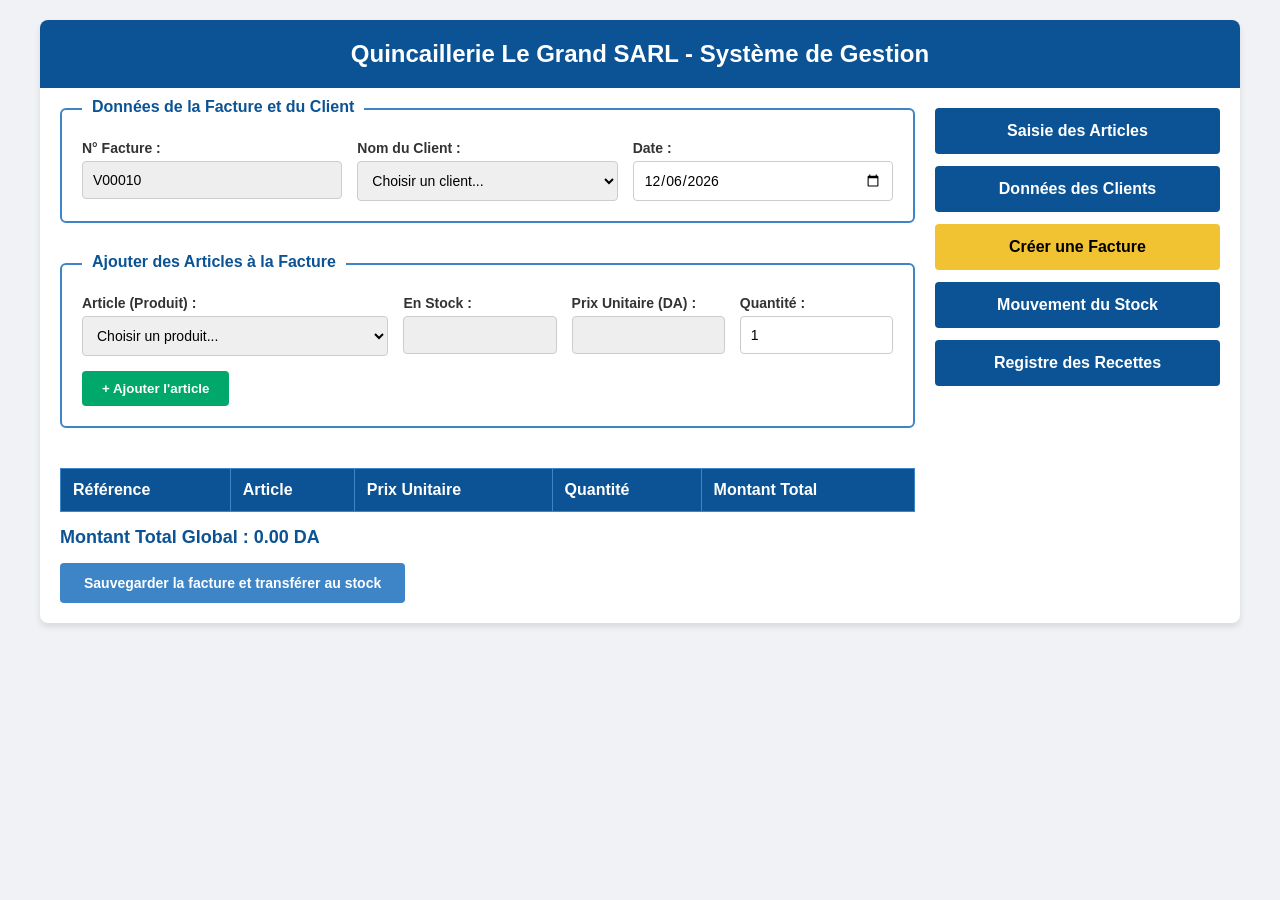
==== index.html @ 3fdaa04e "Add files via upload" ====
<!DOCTYPE html>
<html lang="fr">
<head>
    <meta charset="UTF-8">
    <meta name="viewport" content="width=device-width, initial-scale=1.0">
    <title>Créer une Facture</title>
    <link rel="stylesheet" href="style.css">
</head>
<body>
<div class="container">
    <div class="header">Quincaillerie Le Grand SARL - Système de Gestion</div>
    <div class="main-layout">
        <div class="invoice-section">
            <div class="form-block">
                <span class="block-title">Données de la Facture et du Client</span>
                <div class="form-row">
                    <div class="form-group">
                        <label>N° Facture :</label>
                        <input type="text" id="invoiceNum" readonly style="background-color: #eee;">
                    </div>
                    <div class="form-group">
                        <label>Nom du Client :</label>
                        <select id="clientSelect">
                            <option value="">Choisir un client...</option>
                        </select>
                    </div>
                    <div class="form-group">
                        <label>Date :</label>
                        <input type="date" id="invoiceDate">
                    </div>
                </div>
            </div>
            <div class="form-block spec-block" style="margin-top: 20px;">
                <span class="block-title">Ajouter des Articles à la Facture</span>
                <div class="form-row">
                    <div class="form-group" style="flex: 2;">
                        <label>Article (Produit) :</label>
                        <select id="productSelect">
                            <option value="">Choisir un produit...</option>
                        </select>
                    </div>
                    <div class="form-group">
                        <label>En Stock :</label>
                        <input type="text" id="stockAvailable" readonly style="background-color: #eee; font-weight: bold; color: red;">
                    </div>
                    <div class="form-group">
                        <label>Prix Unitaire (DA) :</label>
                        <input type="number" id="unitPrice" readonly style="background-color: #eee;">
                    </div>
                    <div class="form-group">
                        <label>Quantité :</label>
                        <input type="number" id="quantity" value="1" min="1">
                    </div>
                </div>
                <button class="btn-add" id="addBtn">+ Ajouter l'article</button>
            </div>
            <div class="table-container" style="margin-top: 20px;">
                <table>
                    <thead>
                        <tr>
                            <th>Référence</th>
                            <th>Article</th>
                            <th>Prix Unitaire</th>
                            <th>Quantité</th>
                            <th>Montant Total</th>
                        </tr>
                    </thead>
                    <tbody id="invoiceItems"></tbody>
                </table>
                <div class="summary-container">
                    <div class="total-display" id="grandTotalDisplay">Montant Total Global : 0.00 DA</div>
                    <button class="btn-save" id="saveBtn">Sauvegarder la facture et transférer au stock</button>
                </div>
            </div>
        </div>
        <div class="sidebar">
            <a href="saisie.html" class="sidebar-btn">Saisie des Articles</a>
            <a href="clients.html" class="sidebar-btn">Données des Clients</a>
            <a href="index.html" class="sidebar-btn active">Créer une Facture</a>
            <a href="stock.html" class="sidebar-btn">Mouvement du Stock</a>
            <a href="recettes.html" class="sidebar-btn">Registre des Recettes</a>
        </div>
    </div>
</div>
<script src="script.js"></script>
</body>
</html>
---- style.css ----
* {
    box-sizing: border-box;
    margin: 0;
    padding: 0;
    font-family: Arial, sans-serif;
}

body {
    background-color: #f0f2f5;
    padding: 20px;
}

.container {
    max-width: 1200px;
    margin: 0 auto;
    background-color: #fff;
    border-radius: 8px;
    box-shadow: 0 4px 6px rgba(0,0,0,0.1);
    overflow: hidden;
}

.header {
    background-color: #0b5394;
    color: white;
    text-align: center;
    padding: 20px;
    font-size: 24px;
    font-weight: bold;
}

.main-layout {
    display: flex;
    padding: 20px;
    gap: 20px;
}

.invoice-section {
    flex: 3;
    display: flex;
    flex-direction: column;
    gap: 20px;
}

.sidebar {
    flex: 1;
    display: flex;
    flex-direction: column;
    gap: 12px;
}

.sidebar-btn {
    display: block;
    background-color: #0b5394;
    color: white;
    border: none;
    padding: 14px;
    font-size: 16px;
    border-radius: 4px;
    cursor: pointer;
    text-align: center;
    font-weight: bold;
    text-decoration: none;
    transition: background 0.2s;
}

.sidebar-btn.active {
    background-color: #f1c232;
    color: #000;
}

.sidebar-btn:hover {
    opacity: 0.9;
}

.form-block {
    border: 2px solid #3d85c6;
    border-radius: 6px;
    padding: 20px;
    position: relative;
    background-color: #fff;
}

.spec-block {
    display: flex; 
    flex-direction: column;
}

.block-title {
    position: absolute;
    top: -12px;
    left: 20px;
    background-color: white;
    padding: 0 10px;
    color: #0b5394;
    font-weight: bold;
    font-size: 16px;
}

.form-row {
    display: flex;
    gap: 15px;
    margin-top: 10px;
    flex-wrap: wrap;
}

.form-group {
    flex: 1;
    min-width: 150px;
    display: flex;
    flex-direction: column;
    gap: 5px;
}

.form-group label {
    font-size: 14px;
    color: #333;
    font-weight: bold;
}

.form-group input, .form-group select {
    padding: 10px;
    border: 1px solid #ccc;
    border-radius: 4px;
    font-size: 14px;
    width: 100%;
}

.btn-add, .btn-action {
    background-color: #00a86b;
    color: white;
    border: none;
    padding: 10px 20px;
    border-radius: 4px;
    cursor: pointer;
    font-weight: bold;
    margin-top: 15px;
    align-self: flex-start;
}

.btn-action.btn-edit {
    background-color: #f1c232;
    color: black;
    padding: 5px 10px;
    margin: 0 2px;
    font-size: 12px;
}

.btn-action.btn-delete {
    background-color: #cc0000;
    color: white;
    padding: 5px 10px;
    margin: 0 2px;
    font-size: 12px;
}

.table-container {
    margin-top: 10px;
}

table {
    width: 100%;
    border-collapse: collapse;
    margin-bottom: 15px;
}

th, td {
    border: 1px solid #3d85c6;
    padding: 12px;
    text-align: left;
}

th {
    background-color: #0b5394;
    color: white;
    font-weight: bold;
}

.summary-container {
    display: flex;
    flex-direction: column;
    gap: 15px;
    margin-top: 10px;
}

.total-display {
    font-size: 18px;
    font-weight: bold;
    color: #0b5394;
}

.btn-save {
    background-color: #3d85c6;
    color: white;
    border: none;
    padding: 12px 24px;
    font-size: 14px;
    border-radius: 4px;
    cursor: pointer;
    font-weight: bold;
    align-self: flex-start;
}
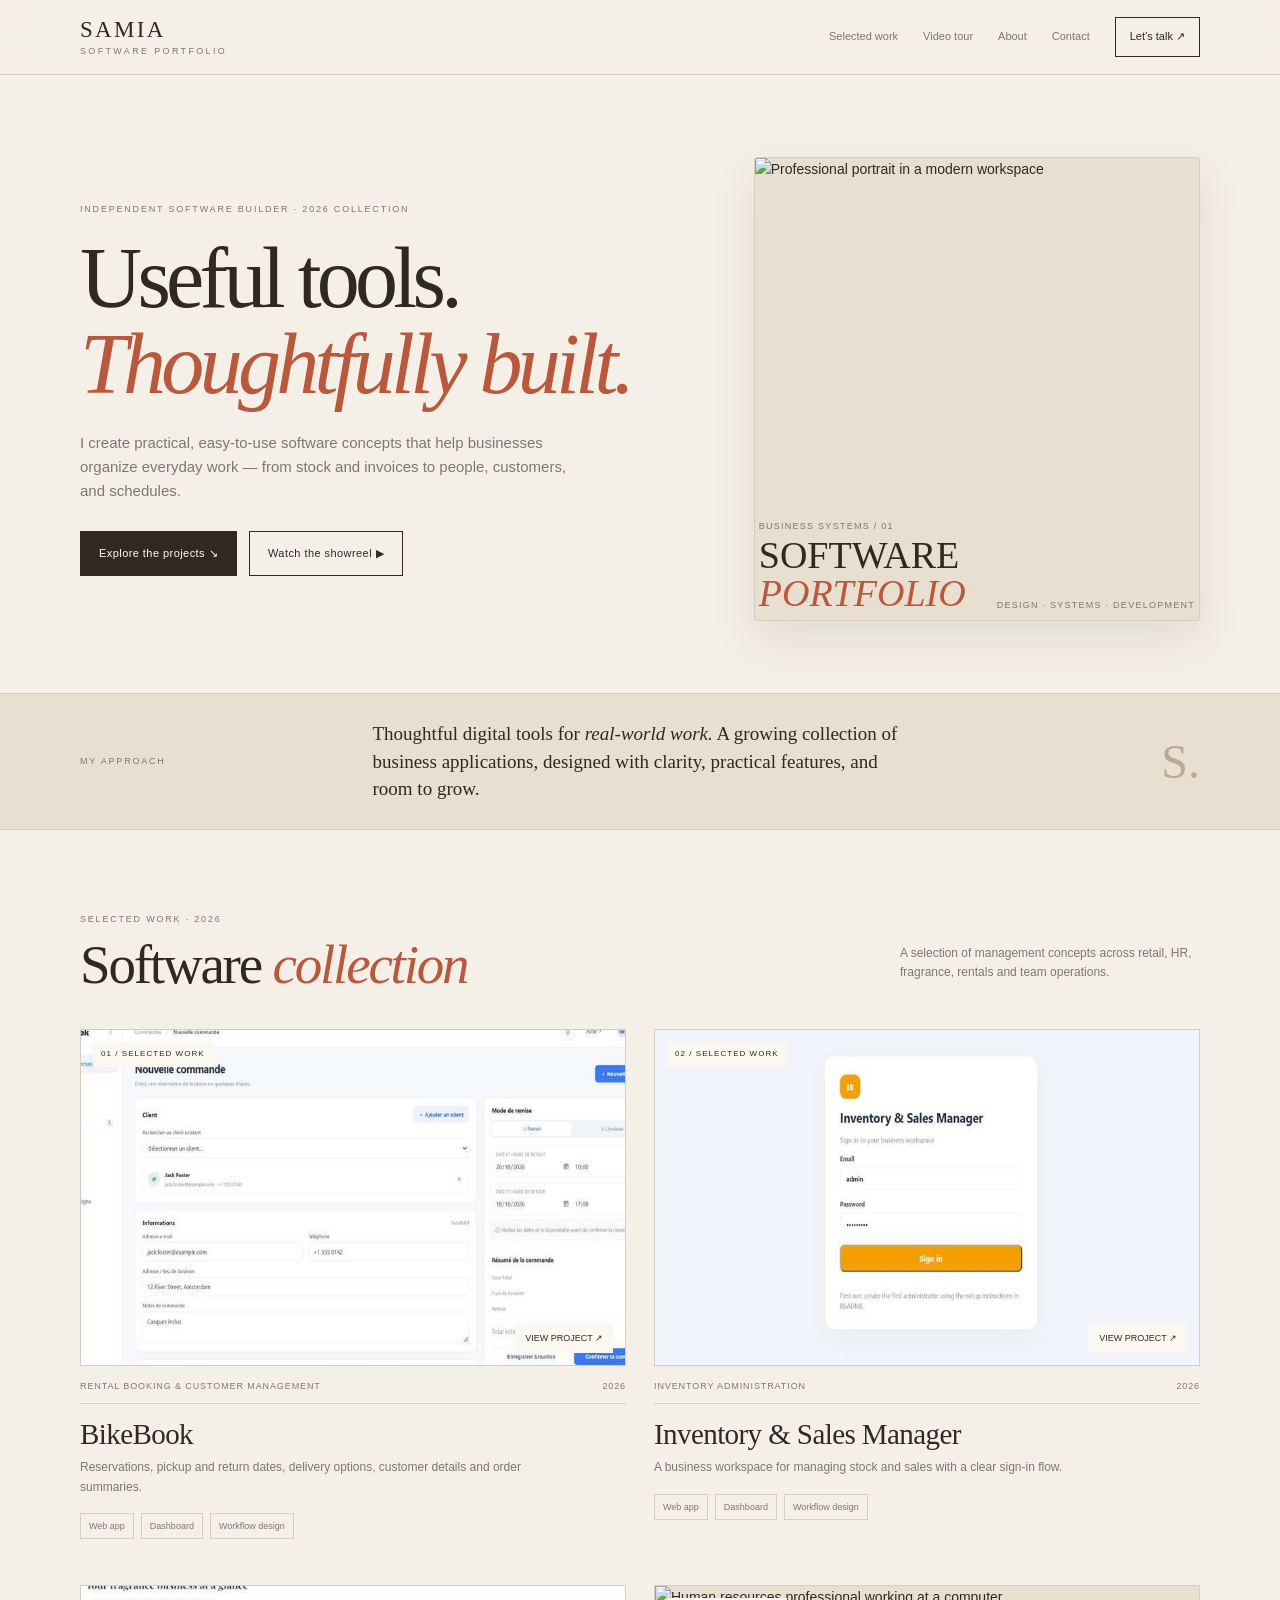
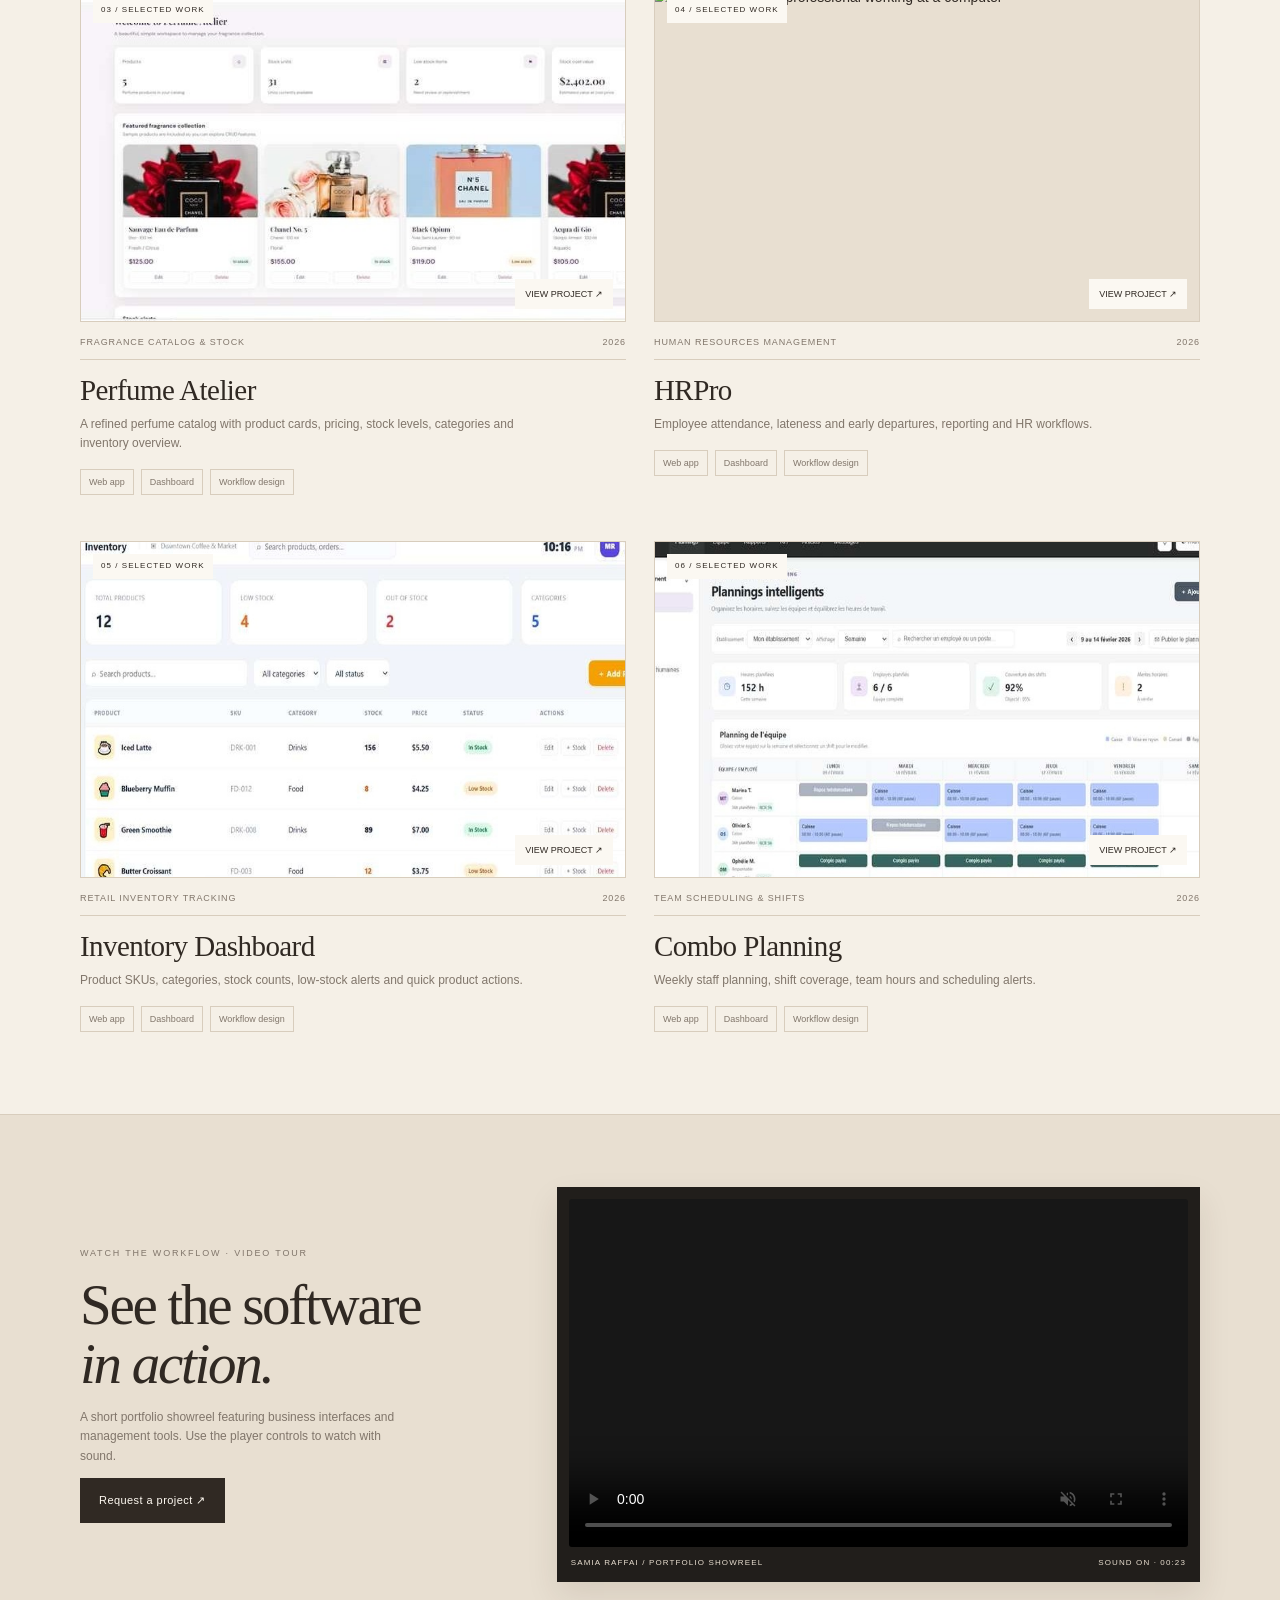
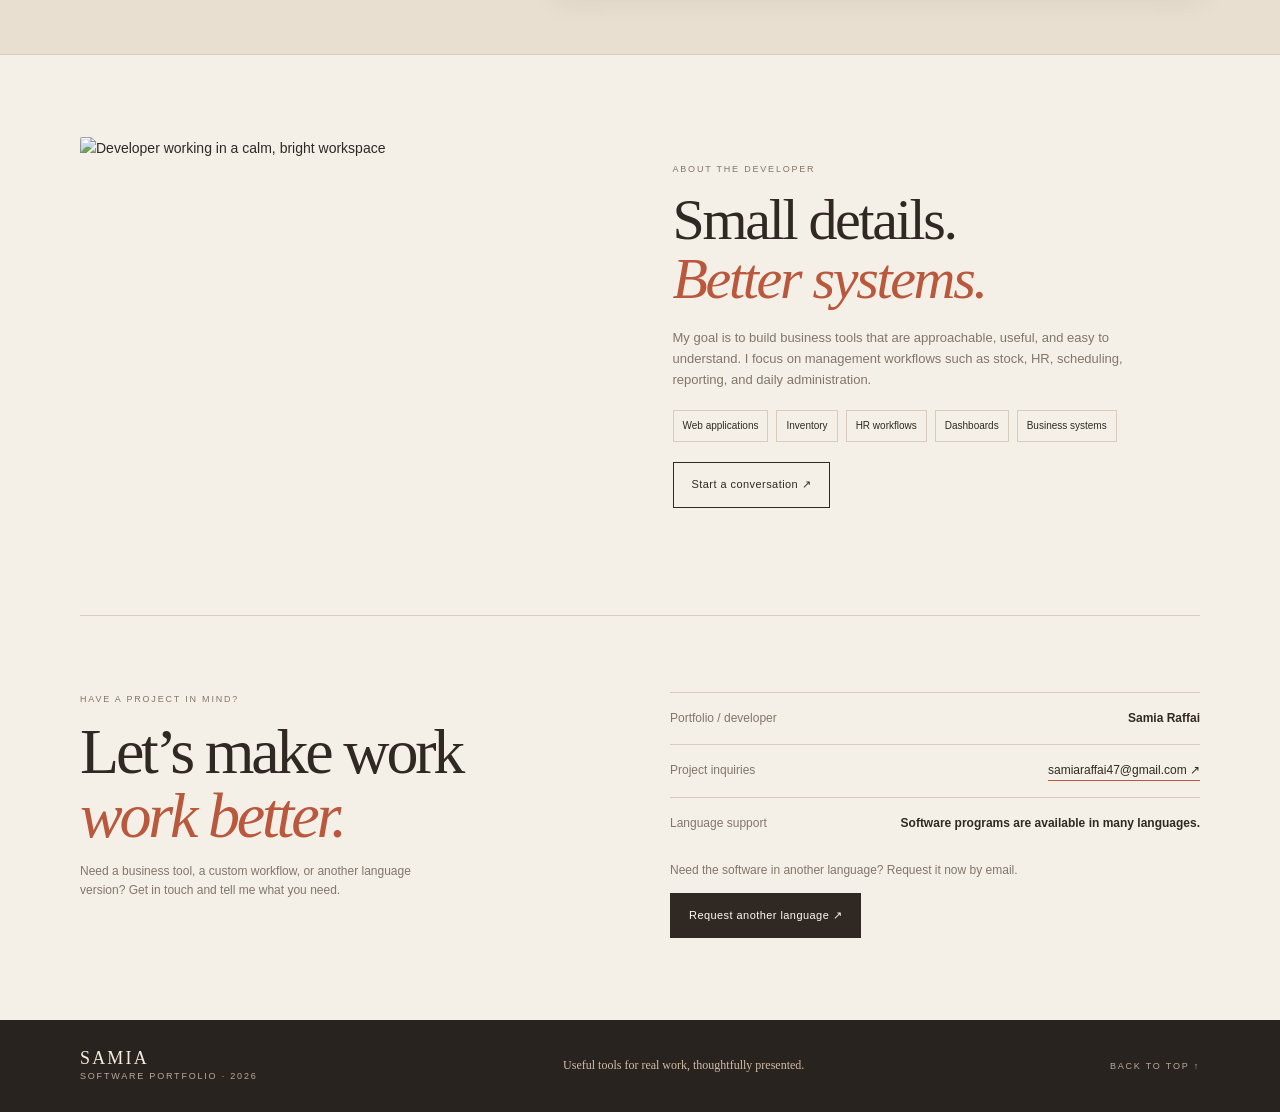
==== commit b4b01b1b: "Add files via upload" ====
--- a/index.html
+++ b/index.html
@@ -1,87 +1,49 @@
-<!DOCTYPE html>
-<html lang="fr">
-<head>
-    <meta charset="UTF-8">
-    <meta name="viewport" content="width=device-width, initial-scale=1.0">
-    <title>Créer une Facture</title>
-    <link rel="stylesheet" href="style.css">
-</head>
-<body>
-<div class="container">
-    <div class="header">Quincaillerie Le Grand SARL - Système de Gestion</div>
-    <div class="main-layout">
-        <div class="invoice-section">
-            <div class="form-block">
-                <span class="block-title">Données de la Facture et du Client</span>
-                <div class="form-row">
-                    <div class="form-group">
-                        <label>N° Facture :</label>
-                        <input type="text" id="invoiceNum" readonly style="background-color: #eee;">
-                    </div>
-                    <div class="form-group">
-                        <label>Nom du Client :</label>
-                        <select id="clientSelect">
-                            <option value="">Choisir un client...</option>
-                        </select>
-                    </div>
-                    <div class="form-group">
-                        <label>Date :</label>
-                        <input type="date" id="invoiceDate">
-                    </div>
-                </div>
-            </div>
-            <div class="form-block spec-block" style="margin-top: 20px;">
-                <span class="block-title">Ajouter des Articles à la Facture</span>
-                <div class="form-row">
-                    <div class="form-group" style="flex: 2;">
-                        <label>Article (Produit) :</label>
-                        <select id="productSelect">
-                            <option value="">Choisir un produit...</option>
-                        </select>
-                    </div>
-                    <div class="form-group">
-                        <label>En Stock :</label>
-                        <input type="text" id="stockAvailable" readonly style="background-color: #eee; font-weight: bold; color: red;">
-                    </div>
-                    <div class="form-group">
-                        <label>Prix Unitaire (DA) :</label>
-                        <input type="number" id="unitPrice" readonly style="background-color: #eee;">
-                    </div>
-                    <div class="form-group">
-                        <label>Quantité :</label>
-                        <input type="number" id="quantity" value="1" min="1">
-                    </div>
-                </div>
-                <button class="btn-add" id="addBtn">+ Ajouter l'article</button>
-            </div>
-            <div class="table-container" style="margin-top: 20px;">
-                <table>
-                    <thead>
-                        <tr>
-                            <th>Référence</th>
-                            <th>Article</th>
-                            <th>Prix Unitaire</th>
-                            <th>Quantité</th>
-                            <th>Montant Total</th>
-                        </tr>
-                    </thead>
-                    <tbody id="invoiceItems"></tbody>
-                </table>
-                <div class="summary-container">
-                    <div class="total-display" id="grandTotalDisplay">Montant Total Global : 0.00 DA</div>
-                    <button class="btn-save" id="saveBtn">Sauvegarder la facture et transférer au stock</button>
-                </div>
-            </div>
-        </div>
-        <div class="sidebar">
-            <a href="saisie.html" class="sidebar-btn">Saisie des Articles</a>
-            <a href="clients.html" class="sidebar-btn">Données des Clients</a>
-            <a href="index.html" class="sidebar-btn active">Créer une Facture</a>
-            <a href="stock.html" class="sidebar-btn">Mouvement du Stock</a>
-            <a href="recettes.html" class="sidebar-btn">Registre des Recettes</a>
-        </div>
-    </div>
-</div>
-<script src="script.js"></script>
-</body>
-</html>
+<!DOCTYPE html>
+
+<html lang="en">
+<head>
+<meta charset="utf-8"/><meta content="width=device-width, initial-scale=1" name="viewport"/>
+<meta content="Samia Raffai — portfolio of practical business software, inventory, HR and scheduling systems." name="description"/>
+<title>Samia Raffai — Software Portfolio</title>
+<style>
+:root {
+ --site-primary: #8d503e;
+ --site-secondary: #e8dfd1;
+ --site-background: #f5f0e7;
+ --site-on-primary: #ffffff;
+ --site-on-secondary: #302923;
+ --site-on-background: #302923;
+ --site-font-body: Arial, Helvetica, sans-serif;
+ --site-font-heading: Georgia, 'Times New Roman', serif;
+ --site-heading-scale: 1;
+ --site-spacing-scale: 1;
+ --site-radius-scale: 1;
+ --site-decoration-opacity: 1;
+ --paper: #fbf8f2;
+ --ink: #302923;
+ --muted: #81766b;
+ --line: #d8cdbd;
+ --accent: #b9583c;
+}
+*{box-sizing:border-box} html{scroll-behavior:smooth} body{margin:0;background:light-dark(var(--site-background),#201d1a);color:light-dark(var(--ink),#eee4d7);font-family:var(--site-font-body);font-size:14px;line-height:1.6} #app{min-height:100vh;width:100%;background-color:light-dark(var(--site-background),#201d1a);color:light-dark(var(--ink),#eee4d7);border-radius:0} a{color:inherit;text-decoration:none} img,video{display:block;max-width:100%}.wrap{width:min(1120px,calc(100% - 56px));margin:0 auto}.micro{font-size:9px;letter-spacing:.2em;text-transform:uppercase;color:var(--muted)} header{border-bottom:1px solid var(--line);position:sticky;top:0;background:light-dark(rgba(245,240,231,.94),rgba(32,29,26,.94));backdrop-filter:blur(14px);z-index:10}.nav{height:74px;display:flex;align-items:center;justify-content:space-between;gap:24px}.brand{font-family:var(--site-font-heading);font-size:23px;letter-spacing:.1em;line-height:1}.brand small{display:block;font:9px var(--site-font-body);letter-spacing:.26em;color:var(--muted);margin-top:5px}.navlinks{display:flex;gap:25px;align-items:center;font-size:11px;color:var(--muted)}.navlinks a:hover{color:var(--accent)}.nav-cta{border:1px solid var(--ink);padding:10px 14px;color:var(--ink)}.hero{padding:82px 0 72px;display:grid;grid-template-columns:1.15fr .85fr;gap:70px;align-items:center}.hero h1{font-family:var(--site-font-heading);font-size:clamp(48px,7vw,86px);font-weight:400;letter-spacing:-.055em;line-height:.99;margin:20px 0 24px;max-width:650px}.hero h1 em,.section-heading em,.about h2 em{font-weight:400;color:var(--accent)}.hero p{max-width:490px;color:var(--muted);font-size:15px}.hero-actions{display:flex;gap:12px;align-items:center;margin-top:28px;flex-wrap:wrap}.btn{display:inline-flex;align-items:center;justify-content:center;padding:13px 18px;background:var(--ink);color:#fffaf2;font-size:11px;letter-spacing:.04em;border:1px solid var(--ink)}.btn.secondary{background:transparent;color:var(--ink)}.hero-art{position:relative;background:var(--site-secondary);padding:18px;transform:rotate(1.2deg)}.hero-art img{width:100%;aspect-ratio:4/3;object-fit:cover;filter:saturate(.8)}.hero-stamp{display:flex;justify-content:space-between;align-items:end;padding:22px 4px 8px;gap:15px}.hero-stamp strong{font:clamp(24px,3vw,38px) var(--site-font-heading);font-weight:400;line-height:1}.hero-stamp em{color:var(--accent)}.hero-stamp span{font-size:9px;color:var(--muted);text-transform:uppercase;letter-spacing:.14em}.ticker{background:var(--site-secondary);border-block:1px solid var(--line);padding:26px 0}.ticker-inner{display:grid;grid-template-columns:1fr 2fr 1fr;gap:25px;align-items:center}.ticker p{font:19px/1.45 var(--site-font-heading);margin:0}.ticker .initial{font:48px var(--site-font-heading);color:#bca993;text-align:right}.section{padding:82px 0}.section-top{display:flex;align-items:end;justify-content:space-between;gap:20px;margin-bottom:35px}.section-heading{font:clamp(36px,5vw,55px)/1.05 var(--site-font-heading);letter-spacing:-.04em;margin:10px 0 0;font-weight:400}.section-intro{max-width:300px;color:var(--muted);font-size:12px}.projects{display:grid;grid-template-columns:repeat(2,minmax(0,1fr));column-gap:28px;row-gap:46px}.project-image{display:block;position:relative;background:#e5dccf;overflow:hidden;aspect-ratio:1.62;border:1px solid var(--line)}.project-image img{width:100%;height:100%;object-fit:cover;transition:transform .5s ease}.project-image:hover img{transform:scale(1.025)}.project-number{position:absolute;top:12px;left:12px;background:var(--paper);padding:6px 8px;font-size:8px;letter-spacing:.13em}.view{position:absolute;bottom:12px;right:12px;background:var(--paper);padding:8px 10px;font-size:9px}.project-meta{display:flex;justify-content:space-between;border-bottom:1px solid var(--line);padding:13px 0 9px;color:var(--muted);font-size:9px;letter-spacing:.1em;text-transform:uppercase}.project h3{font:29px/1.1 var(--site-font-heading);font-weight:400;margin:15px 0 8px;letter-spacing:-.02em}.project p{color:var(--muted);font-size:12px;max-width:480px;margin:0 0 16px}.tags{display:flex;gap:7px;flex-wrap:wrap}.tags span{border:1px solid var(--line);padding:5px 8px;font-size:9px;color:var(--muted)}.showreel{background:var(--site-secondary);border-block:1px solid var(--line);padding:72px 0}.reel-grid{display:grid;grid-template-columns:.8fr 1.2fr;gap:48px;align-items:center}.reel-grid h2{font:clamp(38px,5vw,57px)/1.05 var(--site-font-heading);font-weight:400;letter-spacing:-.04em;margin:14px 0}.reel-grid p{color:var(--muted);font-size:12px;max-width:330px}.video-frame{padding:12px;background:#211e1b;box-shadow:0 14px 30px #3b2b1b1a}.video-frame video{width:100%;background:#171717;aspect-ratio:16/9}.video-caption{display:flex;justify-content:space-between;color:#e7ddcf;font-size:8px;letter-spacing:.14em;text-transform:uppercase;padding:10px 2px 0}.about{display:grid;grid-template-columns:1fr 1fr;gap:65px;align-items:center}.about-image{aspect-ratio:4/3;object-fit:cover;width:100%;filter:saturate(.72)}.about h2{font:clamp(38px,5vw,58px)/1.02 var(--site-font-heading);font-weight:400;letter-spacing:-.04em;margin:13px 0 20px}.about p{color:var(--muted);font-size:13px;max-width:490px}.skills{display:flex;flex-wrap:wrap;gap:8px;margin:20px 0}.skills span{font-size:10px;border:1px solid var(--line);padding:7px 9px}.contact{border-top:1px solid var(--line);padding:76px 0 82px;display:grid;grid-template-columns:1fr 1fr;gap:60px}.contact h2{font:clamp(40px,6vw,64px)/1 var(--site-font-heading);font-weight:400;letter-spacing:-.05em;margin:14px 0}.contact h2 em{color:var(--accent)}.contact p{color:var(--muted);max-width:360px;font-size:12px}.contact-card{border-top:1px solid var(--line);padding:16px 0;display:flex;justify-content:space-between;gap:16px;font-size:12px}.contact-card span{color:var(--muted)}.contact-card a{border-bottom:1px solid var(--accent)}footer{background:#29231f;color:#f5ede2;padding:28px 0}.footer-inner{display:flex;justify-content:space-between;align-items:center;gap:20px}.footer-brand{font:18px var(--site-font-heading);letter-spacing:.12em}.footer-note{font:12px var(--site-font-heading);color:#d2bca7}footer .micro{color:#b8a999}.reveal{animation:rise .6s both}@keyframes rise{from{opacity:0;transform:translateY(10px)}to{opacity:1;transform:translateY(0)}}@media(max-width:760px){.wrap{width:min(100% - 32px,560px)}.nav{height:64px}.navlinks{gap:12px}.navlinks a:not(.nav-cta){display:none}.hero{padding:55px 0;grid-template-columns:1fr;gap:36px}.hero-art{max-width:500px}.ticker-inner{grid-template-columns:1fr auto}.ticker-inner .micro{grid-column:1/-1}.ticker p{font-size:17px}.ticker .initial{font-size:36px}.section{padding:60px 0}.section-top{align-items:start;flex-direction:column}.projects{grid-template-columns:1fr;row-gap:34px}.reel-grid,.about,.contact{grid-template-columns:1fr;gap:30px}.showreel{padding:55px 0}.about-image{max-height:300px}.footer-inner{align-items:start;flex-direction:column}.project h3{font-size:27px}}@media(prefers-reduced-motion:reduce){*,*::before,*::after{animation:none!important;scroll-behavior:auto!important;transition:none!important}}
+
+/* Image and video polish */
+.hero-art{padding:0;overflow:hidden;transform:none;border:1px solid var(--line);border-radius:3px;box-shadow:0 18px 45px rgba(48,41,35,.10)}
+.hero-art img{width:100%;height:100%;min-height:320px;aspect-ratio:4/3;object-fit:cover;object-position:center;filter:none}
+.project-image{overflow:hidden;background:#e8dfd1;}
+.project-image img{width:100%;height:100%;object-fit:cover;object-position:center;transition:transform .45s ease;}
+.project-image:hover img{transform:scale(1.035)}
+.about-image{width:100%;height:100%;min-height:260px;object-fit:cover;object-position:center;border-radius:2px}
+video{width:100%;height:auto;aspect-ratio:16/9;object-fit:contain;background:#181512;border-radius:3px}
+@media(max-width:700px){.hero-art img{min-height:230px}.about-image{min-height:210px}}
+</style></head>
+<body><div id="app">
+<header><div class="wrap nav"><a class="brand" href="#top">SAMIA<small>SOFTWARE PORTFOLIO</small></a><nav aria-label="Main navigation" class="navlinks"><a href="#work">Selected work</a><a href="#showreel">Video tour</a><a href="#about">About</a><a href="#contact">Contact</a><a class="nav-cta" href="mailto:samiaraffai47@gmail.com">Let’s talk ↗</a></nav></div></header>
+<main id="top"><section class="wrap hero"><div><div class="micro">Independent software builder · 2026 collection</div><h1>Useful tools.<br/><em>Thoughtfully built.</em></h1><p>I create practical, easy-to-use software concepts that help businesses organize everyday work — from stock and invoices to people, customers, and schedules.</p><div class="hero-actions"><a class="btn" href="#work">Explore the projects ↘</a><a class="btn secondary" href="#showreel">Watch the showreel ▶</a></div></div><div class="hero-art"><img alt="Professional portrait in a modern workspace" src="assets/hero-human.jpg"/><div class="hero-stamp"><div><span>Business systems / 01</span><br/><strong>SOFTWARE<br/><em>PORTFOLIO</em></strong></div><span>Design · Systems · Development</span></div></div></section>
+<section class="ticker"><div class="wrap ticker-inner"><div class="micro">My approach</div><p>Thoughtful digital tools for <em>real-world work.</em> A growing collection of business applications, designed with clarity, practical features, and room to grow.</p><div class="initial">S.</div></div></section>
+<section class="wrap section" id="work"><div class="section-top"><div><div class="micro">Selected work · 2026</div><h2 class="section-heading">Software <em>collection</em></h2></div><p class="section-intro">A selection of management concepts across retail, HR, fragrance, rentals and team operations.</p></div><div class="projects"><article class="project reveal"><a aria-label="View BikeBook project" class="project-image" href="#showreel"><img alt="Screenshot of BikeBook interface" decoding="async" loading="lazy" src="[data-uri]"/><span class="project-number">01 / SELECTED WORK</span><span class="view">VIEW PROJECT ↗</span></a><div class="project-meta"><span>Rental booking &amp; customer management</span><span>2026</span></div><h3>BikeBook</h3><p>Reservations, pickup and return dates, delivery options, customer details and order summaries.</p><div class="tags"><span>Web app</span><span>Dashboard</span><span>Workflow design</span></div></article><article class="project reveal"><a aria-label="View Inventory &amp; Sales Manager project" class="project-image" href="#showreel"><img alt="Screenshot of Inventory &amp; Sales Manager interface" decoding="async" loading="lazy" src="[data-uri]"/><span class="project-number">02 / SELECTED WORK</span><span class="view">VIEW PROJECT ↗</span></a><div class="project-meta"><span>Inventory administration</span><span>2026</span></div><h3>Inventory &amp; Sales Manager</h3><p>A business workspace for managing stock and sales with a clear sign-in flow.</p><div class="tags"><span>Web app</span><span>Dashboard</span><span>Workflow design</span></div></article><article class="project reveal"><a aria-label="View Perfume Atelier project" class="project-image" href="#showreel"><img alt="Screenshot of Perfume Atelier interface" decoding="async" loading="lazy" src="[data-uri]"/><span class="project-number">03 / SELECTED WORK</span><span class="view">VIEW PROJECT ↗</span></a><div class="project-meta"><span>Fragrance catalog &amp; stock</span><span>2026</span></div><h3>Perfume Atelier</h3><p>A refined perfume catalog with product cards, pricing, stock levels, categories and inventory overview.</p><div class="tags"><span>Web app</span><span>Dashboard</span><span>Workflow design</span></div></article><article class="project reveal"><a aria-label="View HRPro project" class="project-image" href="#showreel"><img alt="Human resources professional working at a computer" decoding="async" loading="lazy" src="assets/hr-human.jpg"/><span class="project-number">04 / SELECTED WORK</span><span class="view">VIEW PROJECT ↗</span></a><div class="project-meta"><span>Human resources management</span><span>2026</span></div><h3>HRPro</h3><p>Employee attendance, lateness and early departures, reporting and HR workflows.</p><div class="tags"><span>Web app</span><span>Dashboard</span><span>Workflow design</span></div></article><article class="project reveal"><a aria-label="View Inventory Dashboard project" class="project-image" href="#showreel"><img alt="Screenshot of Inventory Dashboard interface" decoding="async" loading="lazy" src="[data-uri]"/><span class="project-number">05 / SELECTED WORK</span><span class="view">VIEW PROJECT ↗</span></a><div class="project-meta"><span>Retail inventory tracking</span><span>2026</span></div><h3>Inventory Dashboard</h3><p>Product SKUs, categories, stock counts, low-stock alerts and quick product actions.</p><div class="tags"><span>Web app</span><span>Dashboard</span><span>Workflow design</span></div></article><article class="project reveal"><a aria-label="View Combo Planning project" class="project-image" href="#showreel"><img alt="Screenshot of Combo Planning interface" decoding="async" loading="lazy" src="[data-uri]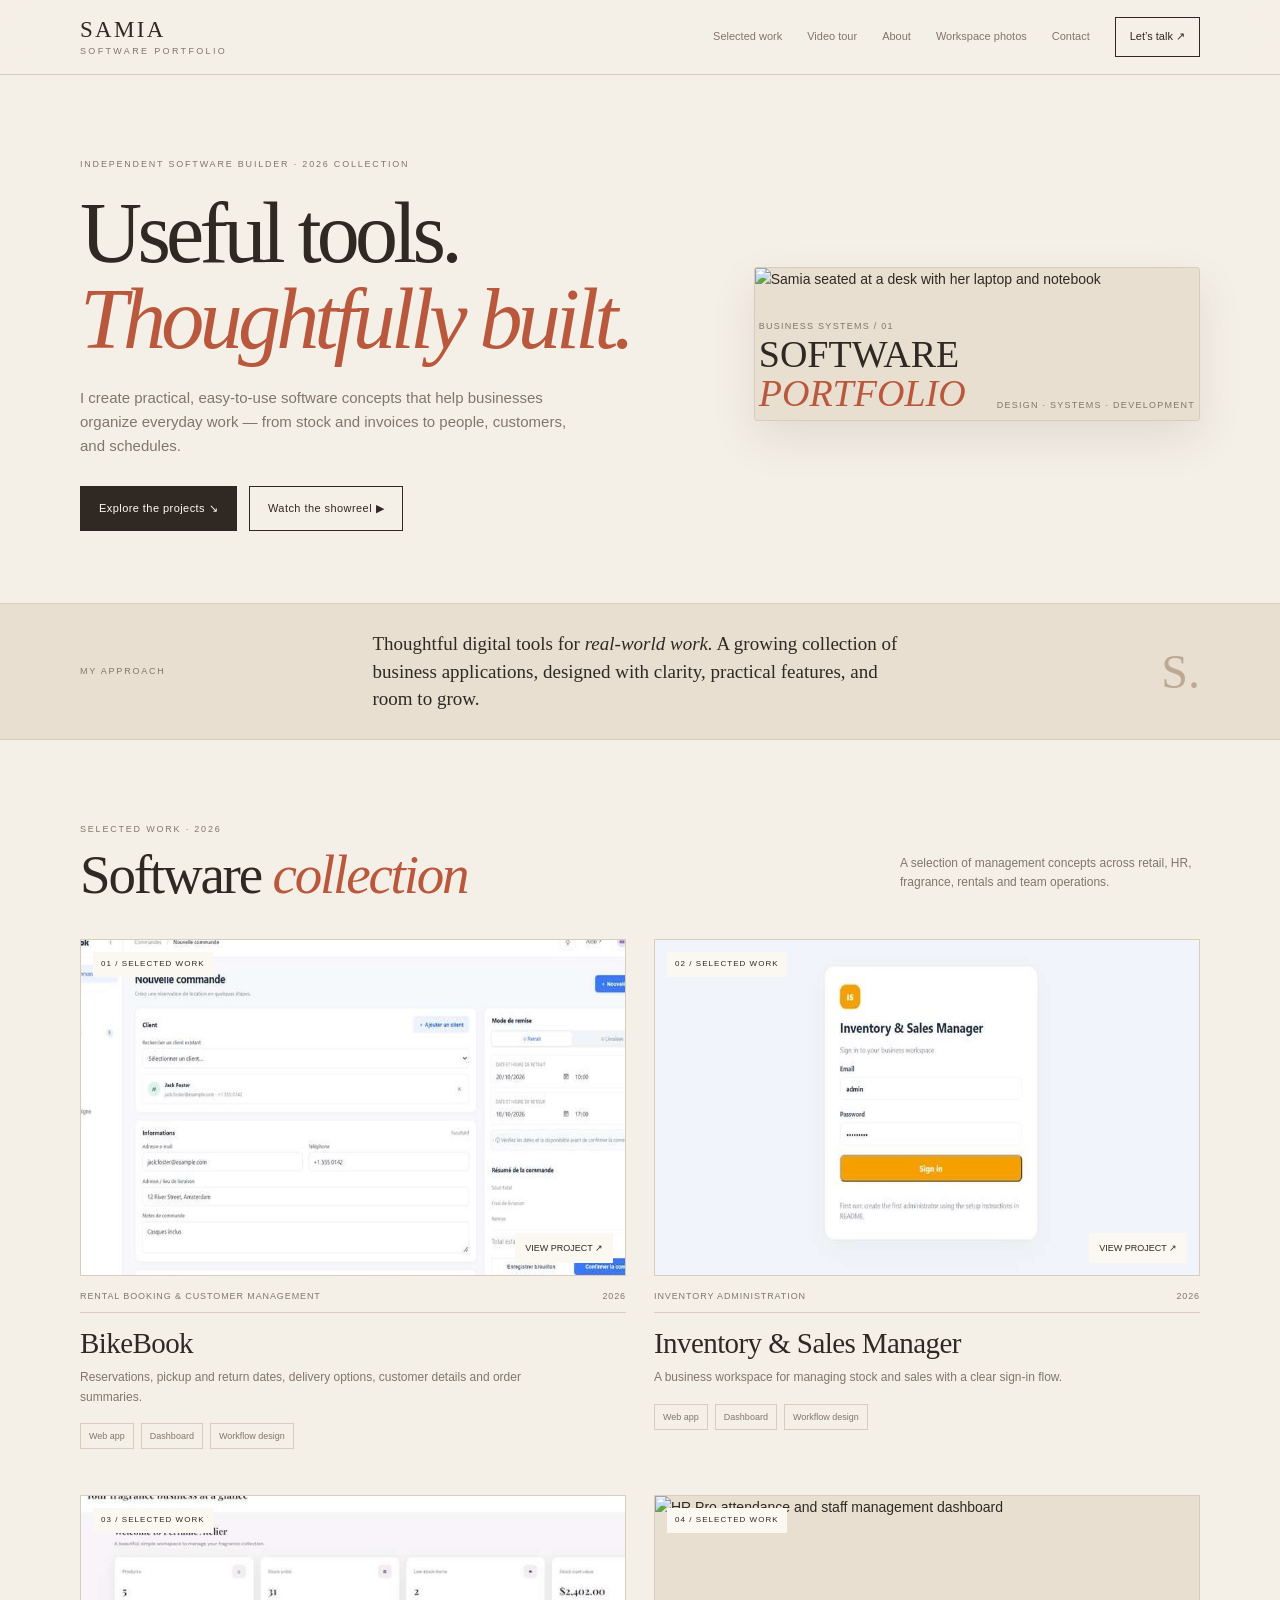
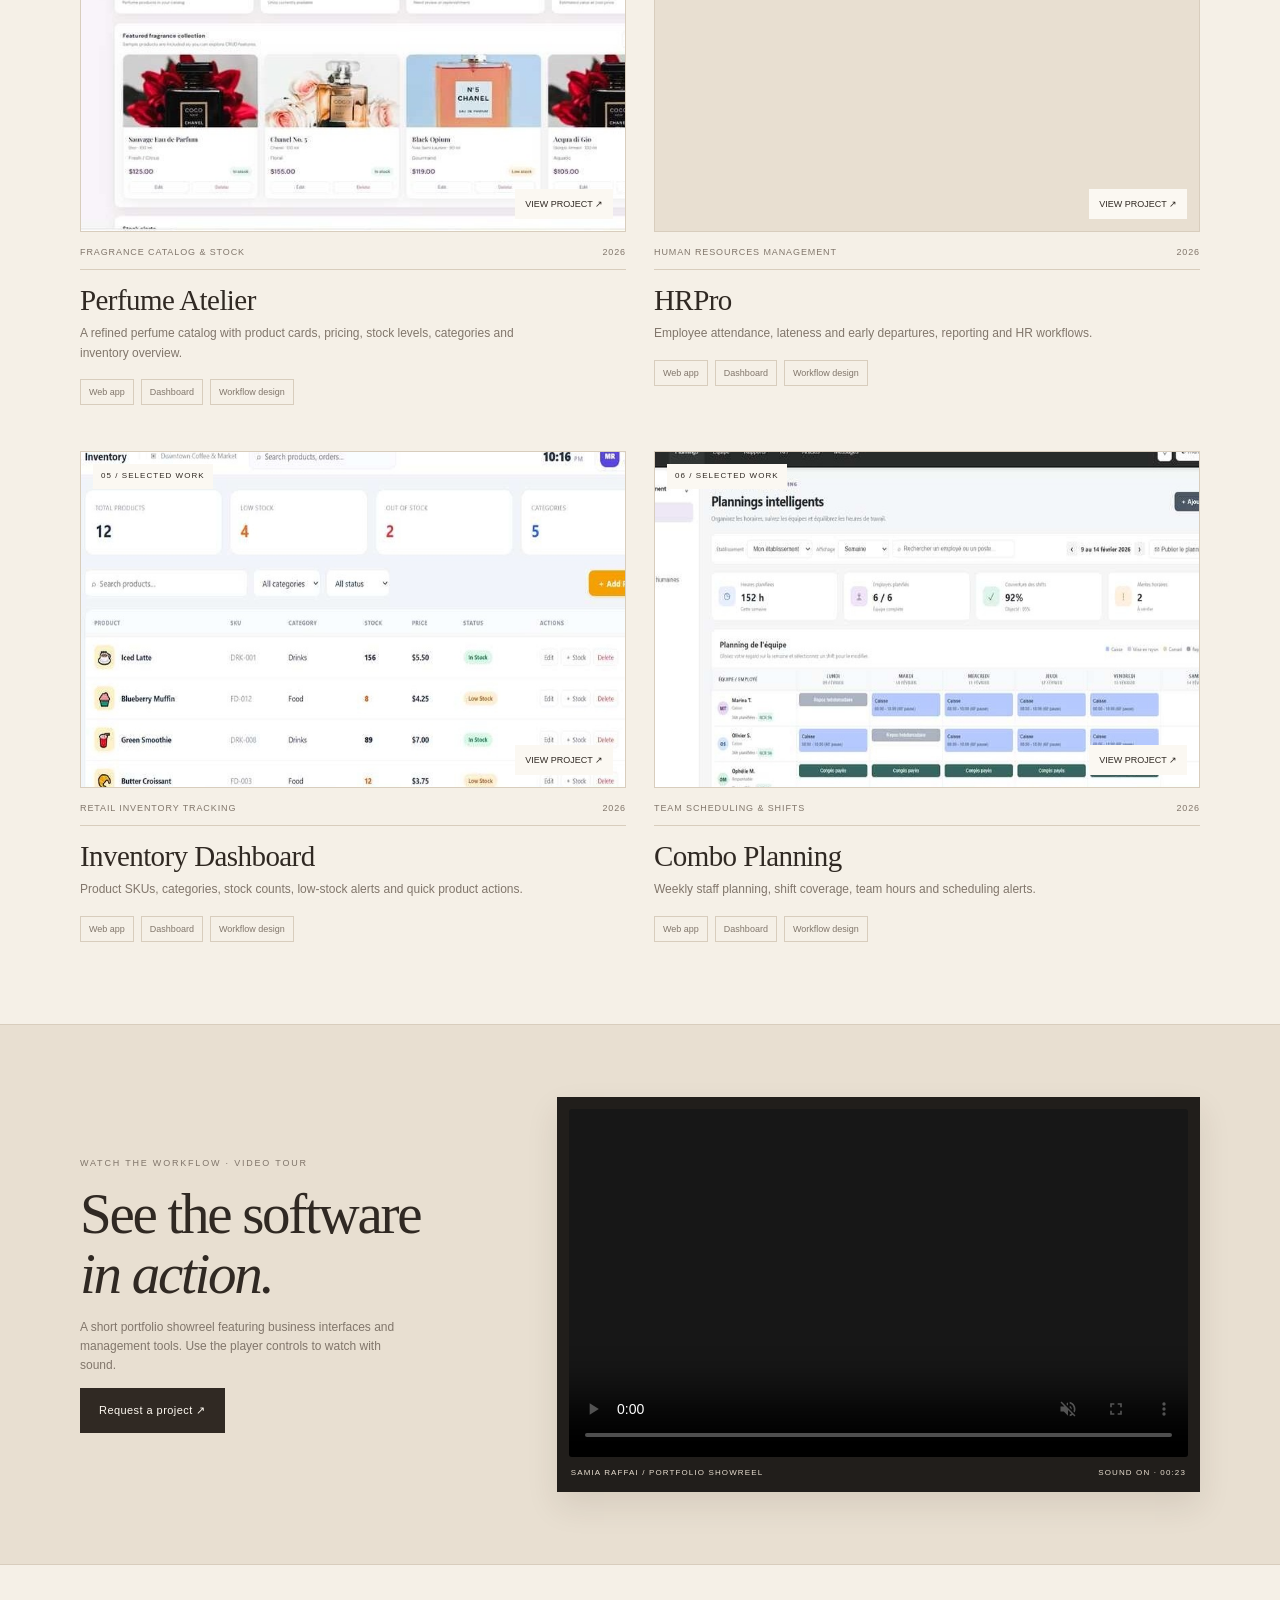
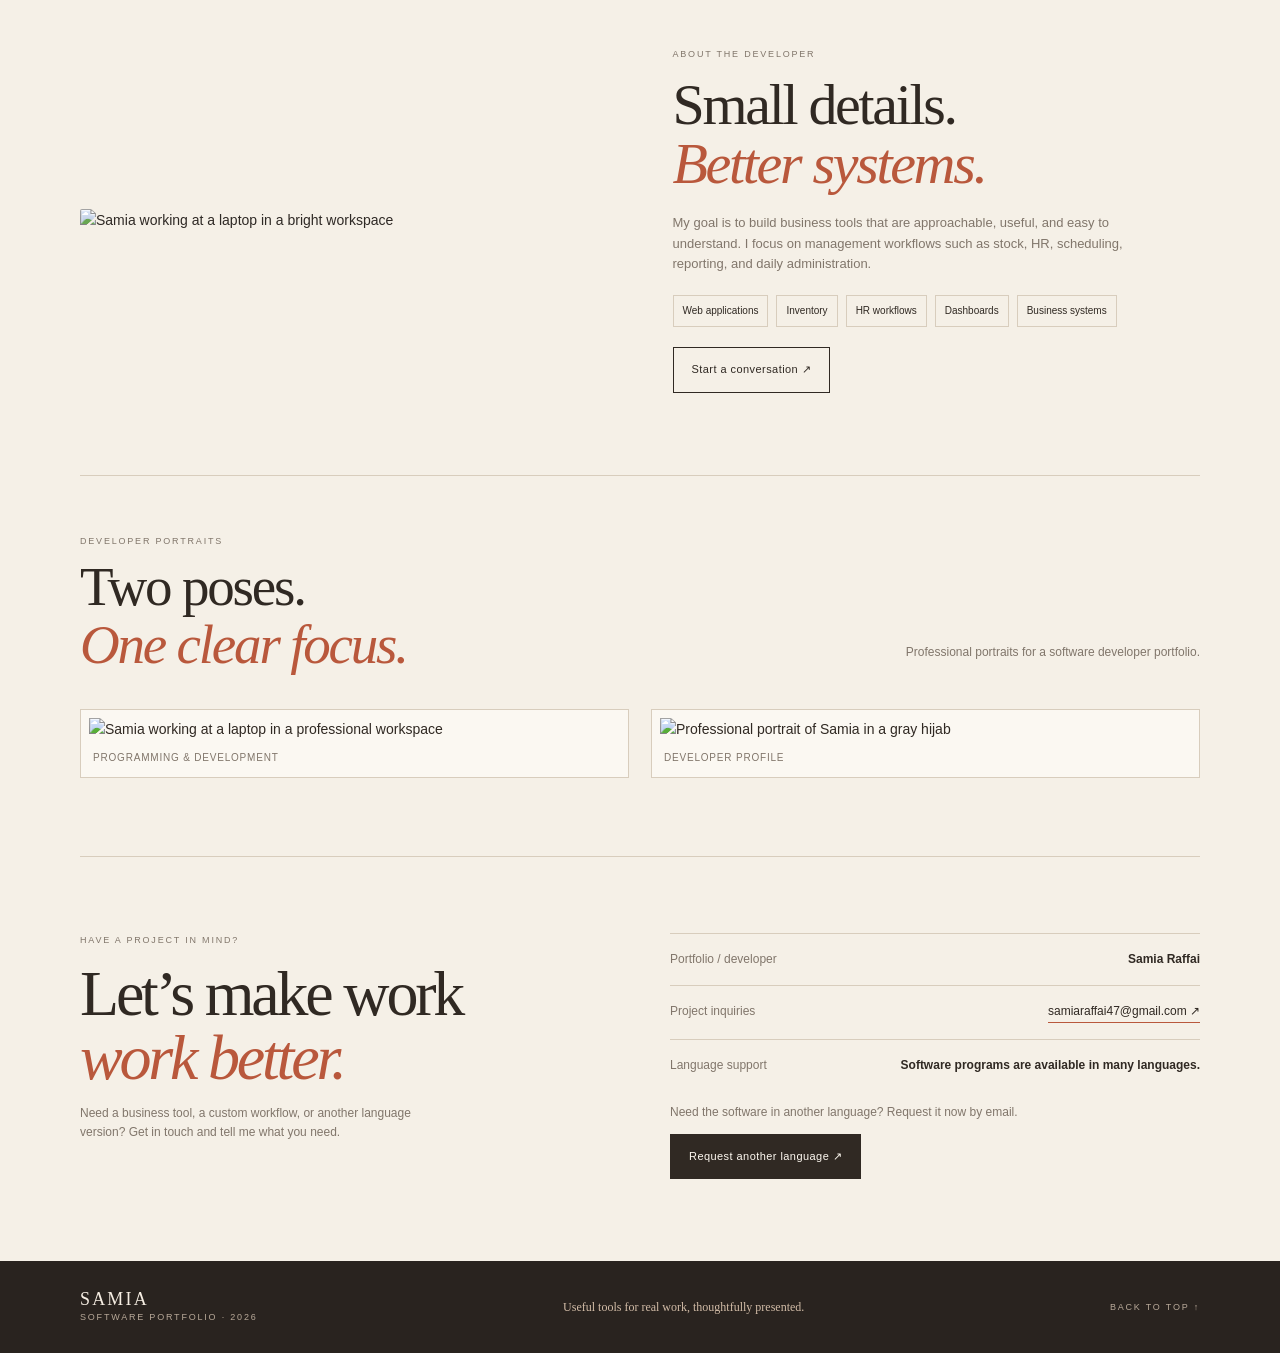
==== commit 6ccfc78d: "Add files via upload" ====
--- a/index.html
+++ b/index.html
@@ -4,7 +4,7 @@
 <head>
 <meta charset="utf-8"/><meta content="width=device-width, initial-scale=1" name="viewport"/>
 <meta content="Samia Raffai — portfolio of practical business software, inventory, HR and scheduling systems." name="description"/>
-<title>Samia Raffai — Software Portfolio</title>
+<title>Samia Raffai — Software Developer Portfolio</title>
 <style>
 :root {
  --site-primary: #8d503e;
@@ -29,21 +29,30 @@
 
 /* Image and video polish */
 .hero-art{padding:0;overflow:hidden;transform:none;border:1px solid var(--line);border-radius:3px;box-shadow:0 18px 45px rgba(48,41,35,.10)}
-.hero-art img{width:100%;height:100%;min-height:320px;aspect-ratio:4/3;object-fit:cover;object-position:center;filter:none}
+.hero-art img{display:block;width:100%;height:auto;min-height:0;aspect-ratio:auto;object-fit:contain;object-position:center;filter:none}
 .project-image{overflow:hidden;background:#e8dfd1;}
 .project-image img{width:100%;height:100%;object-fit:cover;object-position:center;transition:transform .45s ease;}
 .project-image:hover img{transform:scale(1.035)}
-.about-image{width:100%;height:100%;min-height:260px;object-fit:cover;object-position:center;border-radius:2px}
+.about-image{display:block;width:100%;height:auto;max-height:none;min-height:0;aspect-ratio:auto;object-fit:contain;object-position:center;border-radius:2px}
 video{width:100%;height:auto;aspect-ratio:16/9;object-fit:contain;background:#181512;border-radius:3px}
-@media(max-width:700px){.hero-art img{min-height:230px}.about-image{min-height:210px}}
+@media(max-width:700px){.hero-art img{min-height:0;aspect-ratio:auto}.about-image{min-height:0;max-height:none}}
+
+/* Extra photo panels: preserve the full laptop, desk and original panel framing. */
+.portfolio-gallery{padding-top:58px;padding-bottom:78px;border-top:1px solid var(--line)}
+.photo-grid{display:grid;grid-template-columns:repeat(2,minmax(0,1fr));gap:22px;align-items:start}
+.photo-grid figure{margin:0;border:1px solid var(--line);background:var(--paper);padding:8px}
+.photo-grid img{display:block;width:100%;height:auto;max-height:none;object-fit:contain;object-position:center}
+.photo-grid figcaption{padding:10px 4px 3px;color:var(--muted);font-size:10px;letter-spacing:.08em;text-transform:uppercase}
+@media(max-width:700px){.photo-grid{grid-template-columns:1fr;gap:16px}.portfolio-gallery{padding-top:45px;padding-bottom:55px}}
 </style></head>
 <body><div id="app">
-<header><div class="wrap nav"><a class="brand" href="#top">SAMIA<small>SOFTWARE PORTFOLIO</small></a><nav aria-label="Main navigation" class="navlinks"><a href="#work">Selected work</a><a href="#showreel">Video tour</a><a href="#about">About</a><a href="#contact">Contact</a><a class="nav-cta" href="mailto:samiaraffai47@gmail.com">Let’s talk ↗</a></nav></div></header>
-<main id="top"><section class="wrap hero"><div><div class="micro">Independent software builder · 2026 collection</div><h1>Useful tools.<br/><em>Thoughtfully built.</em></h1><p>I create practical, easy-to-use software concepts that help businesses organize everyday work — from stock and invoices to people, customers, and schedules.</p><div class="hero-actions"><a class="btn" href="#work">Explore the projects ↘</a><a class="btn secondary" href="#showreel">Watch the showreel ▶</a></div></div><div class="hero-art"><img alt="Professional portrait in a modern workspace" src="assets/hero-human.jpg"/><div class="hero-stamp"><div><span>Business systems / 01</span><br/><strong>SOFTWARE<br/><em>PORTFOLIO</em></strong></div><span>Design · Systems · Development</span></div></div></section>
+<header><div class="wrap nav"><a class="brand" href="#top">SAMIA<small>SOFTWARE PORTFOLIO</small></a><nav aria-label="Main navigation" class="navlinks"><a href="#work">Selected work</a><a href="#showreel">Video tour</a><a href="#about">About</a><a href="#moments">Workspace photos</a><a href="#contact">Contact</a><a class="nav-cta" href="mailto:samiaraffai47@gmail.com">Let’s talk ↗</a></nav></div></header>
+<main id="top"><section class="wrap hero"><div><div class="micro">Independent software builder · 2026 collection</div><h1>Useful tools.<br/><em>Thoughtfully built.</em></h1><p>I create practical, easy-to-use software concepts that help businesses organize everyday work — from stock and invoices to people, customers, and schedules.</p><div class="hero-actions"><a class="btn" href="#work">Explore the projects ↘</a><a class="btn secondary" href="#showreel">Watch the showreel ▶</a></div></div><div class="hero-art"><img alt="Samia seated at a desk with her laptop and notebook" src="assets/hero-human.jpg"/><div class="hero-stamp"><div><span>Business systems / 01</span><br/><strong>SOFTWARE<br/><em>PORTFOLIO</em></strong></div><span>Design · Systems · Development</span></div></div></section>
 <section class="ticker"><div class="wrap ticker-inner"><div class="micro">My approach</div><p>Thoughtful digital tools for <em>real-world work.</em> A growing collection of business applications, designed with clarity, practical features, and room to grow.</p><div class="initial">S.</div></div></section>
-<section class="wrap section" id="work"><div class="section-top"><div><div class="micro">Selected work · 2026</div><h2 class="section-heading">Software <em>collection</em></h2></div><p class="section-intro">A selection of management concepts across retail, HR, fragrance, rentals and team operations.</p></div><div class="projects"><article class="project reveal"><a aria-label="View BikeBook project" class="project-image" href="#showreel"><img alt="Screenshot of BikeBook interface" decoding="async" loading="lazy" src="[data-uri]"/><span class="project-number">01 / SELECTED WORK</span><span class="view">VIEW PROJECT ↗</span></a><div class="project-meta"><span>Rental booking &amp; customer management</span><span>2026</span></div><h3>BikeBook</h3><p>Reservations, pickup and return dates, delivery options, customer details and order summaries.</p><div class="tags"><span>Web app</span><span>Dashboard</span><span>Workflow design</span></div></article><article class="project reveal"><a aria-label="View Inventory &amp; Sales Manager project" class="project-image" href="#showreel"><img alt="Screenshot of Inventory &amp; Sales Manager interface" decoding="async" loading="lazy" src="[data-uri]"/><span class="project-number">02 / SELECTED WORK</span><span class="view">VIEW PROJECT ↗</span></a><div class="project-meta"><span>Inventory administration</span><span>2026</span></div><h3>Inventory &amp; Sales Manager</h3><p>A business workspace for managing stock and sales with a clear sign-in flow.</p><div class="tags"><span>Web app</span><span>Dashboard</span><span>Workflow design</span></div></article><article class="project reveal"><a aria-label="View Perfume Atelier project" class="project-image" href="#showreel"><img alt="Screenshot of Perfume Atelier interface" decoding="async" loading="lazy" src="[data-uri]"/><span class="project-number">03 / SELECTED WORK</span><span class="view">VIEW PROJECT ↗</span></a><div class="project-meta"><span>Fragrance catalog &amp; stock</span><span>2026</span></div><h3>Perfume Atelier</h3><p>A refined perfume catalog with product cards, pricing, stock levels, categories and inventory overview.</p><div class="tags"><span>Web app</span><span>Dashboard</span><span>Workflow design</span></div></article><article class="project reveal"><a aria-label="View HRPro project" class="project-image" href="#showreel"><img alt="Human resources professional working at a computer" decoding="async" loading="lazy" src="assets/hr-human.jpg"/><span class="project-number">04 / SELECTED WORK</span><span class="view">VIEW PROJECT ↗</span></a><div class="project-meta"><span>Human resources management</span><span>2026</span></div><h3>HRPro</h3><p>Employee attendance, lateness and early departures, reporting and HR workflows.</p><div class="tags"><span>Web app</span><span>Dashboard</span><span>Workflow design</span></div></article><article class="project reveal"><a aria-label="View Inventory Dashboard project" class="project-image" href="#showreel"><img alt="Screenshot of Inventory Dashboard interface" decoding="async" loading="lazy" src="[data-uri]"/><span class="project-number">05 / SELECTED WORK</span><span class="view">VIEW PROJECT ↗</span></a><div class="project-meta"><span>Retail inventory tracking</span><span>2026</span></div><h3>Inventory Dashboard</h3><p>Product SKUs, categories, stock counts, low-stock alerts and quick product actions.</p><div class="tags"><span>Web app</span><span>Dashboard</span><span>Workflow design</span></div></article><article class="project reveal"><a aria-label="View Combo Planning project" class="project-image" href="#showreel"><img alt="Screenshot of Combo Planning interface" decoding="async" loading="lazy" src="[data-uri]